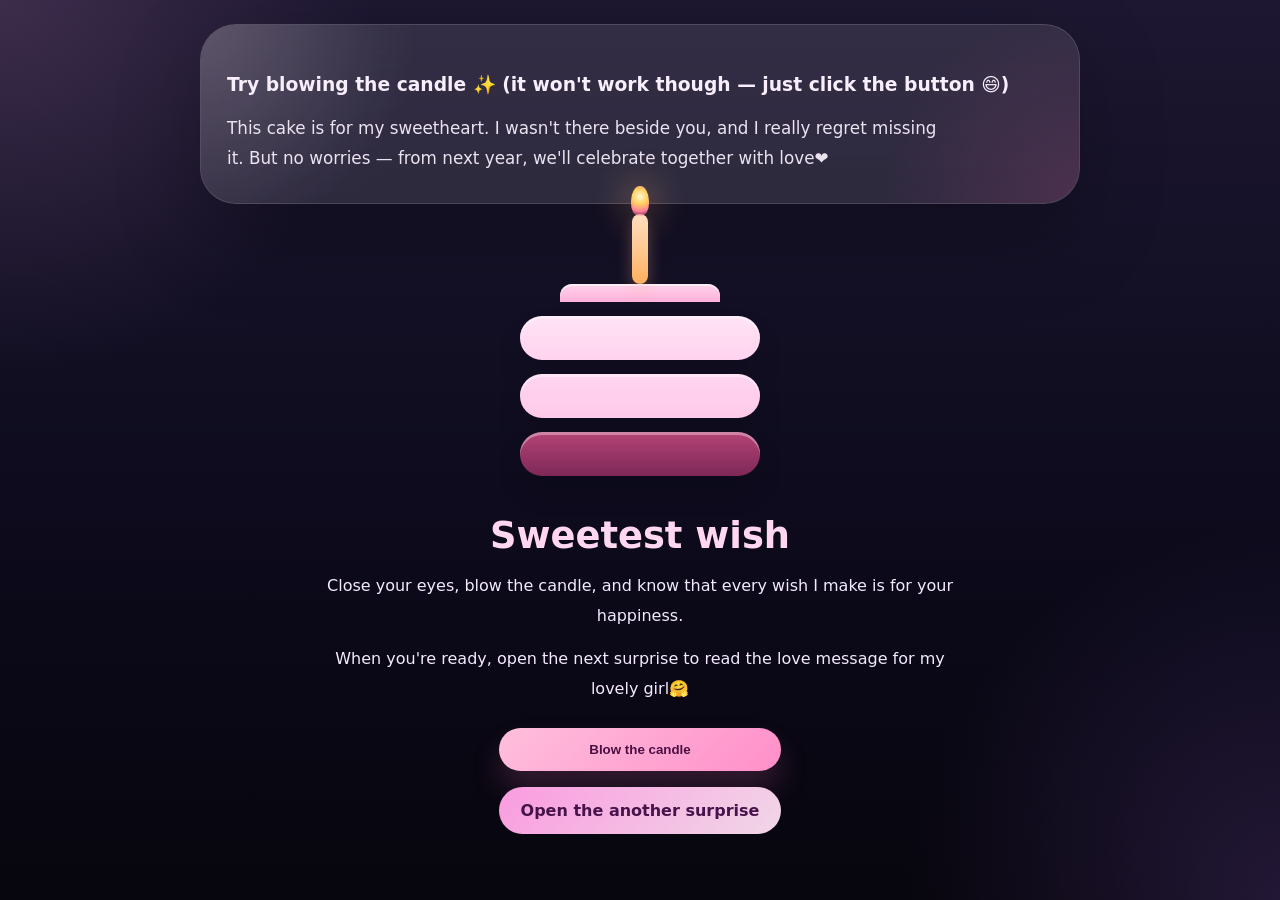
==== cake.html @ 3c2d1ff3 "Initial commit" ====
<!DOCTYPE html>
<html lang="en">
<head>
  <meta charset="UTF-8" />
  <meta name="viewport" content="width=device-width, initial-scale=1.0" />
  <title>Sweet Cake Surprise</title>
  <link rel="stylesheet" href="styles.css" />
</head>
<body>
  <div class="page-wrap">
    <header class="hero">
      <div class="hero__content">
        <h3>Try blowing the candle ✨ (it won't work though — just click the button 😄)</h3>
        <p>This cake is for my sweetheart. I wasn't there beside you, and I really regret missing it. But no worries — from next year, we'll celebrate together with love❤️</p>
      </div>
    </header>

    <main class="content">
      <section class="cake-surprise">
        <div class="cake-card">
          <div class="cake-top">
            <div class="candle">
              <div class="flame"></div>
            </div>
          </div>
          <div class="cake-layer cake-layer--frosting"></div>
          <div class="cake-layer cake-layer--cream"></div>
          <div class="cake-layer cake-layer--chocolate"></div>
          <div class="sparkle sparkle-1"></div>
          <div class="sparkle sparkle-2"></div>
          <div class="sparkle sparkle-3"></div>
          <div class="sparkle sparkle-4"></div>
        </div>

        <div class="cake-message">
          <h2>Sweetest wish</h2>
          <p>Close your eyes, blow the candle, and know that every wish I make is for your happiness.</p>
          <p>When you're ready, open the next surprise to read the love message for my lovely girl🤗</p>
        </div>

        <div class="cake-actions">
          <button class="blow-button" type="button">Blow the candle</button>
          <a class="surprise-link" href="surprise.html">Open the another surprise</a>
        </div>
      </section>
    </main>
  </div>
  <script src="script.js"></script>
</body>
</html>
---- styles.css ----
:root {
  --bg: #1c1730;
  --surface: rgba(255, 255, 255, 0.09);
  --surface-strong: rgba(255, 255, 255, 0.14);
  --text: #f8eefc;
  --accent: #ff87c3;
  --accent-soft: #ffc9eb;
  --border: rgba(255, 255, 255, 0.16);
  --card: rgba(255, 255, 255, 0.08);
}

* {
  box-sizing: border-box;
}

body {
  margin: 0;
  min-height: 100vh;
  overflow-x: hidden;
  font-family: 'Inter', system-ui, -apple-system, BlinkMacSystemFont, 'Segoe UI', sans-serif;
  color: var(--text);
  background: radial-gradient(circle at top left, rgba(255, 181, 238, 0.14), transparent 24%),
    radial-gradient(circle at bottom right, rgba(158, 106, 235, 0.18), transparent 24%),
    linear-gradient(180deg, #1d1731 0%, #0d0b1d 55%, #07050d 100%);
}

.page-wrap {
  max-width: 920px;
  margin: 0 auto;
  padding: 24px 20px 36px;
}

.hero {
  position: relative;
  padding: 30px 26px;
  border-radius: 36px;
  background: rgba(255, 255, 255, 0.1);
  border: 1px solid rgba(255, 255, 255, 0.14);
  backdrop-filter: blur(18px);
  box-shadow: 0 30px 88px rgba(0, 0, 0, 0.24);
  overflow: hidden;
}

.hero::before {
  content: '';
  position: absolute;
  inset: 0;
  background: radial-gradient(circle at top left, rgba(255, 255, 255, 0.16), transparent 24%),
    radial-gradient(circle at bottom right, rgba(255, 90, 175, 0.14), transparent 22%);
  pointer-events: none;
}

.hero__content {
  position: relative;
  z-index: 1;
}

.hero__content h1 {
  margin: 0;
  font-size: clamp(2.3rem, 5vw, 3.6rem);
  line-height: 1.02;
}

.hero__content p {
  margin: 18px 0 0;
  max-width: 720px;
  font-size: 1.05rem;
  line-height: 1.75;
  opacity: 0.94;
}

.content {
  display: grid;
  gap: 26px;
  margin-top: 26px;
}

.hero__visual {
  position: relative;
  display: grid;
  gap: 18px;
  margin-top: 28px;
}

.photo-card {
  position: relative;
  min-height: 300px;
  border-radius: 32px;
  overflow: hidden;
}

.photo-card::before {
  content: '';
  position: absolute;
  inset: 0;
  background: linear-gradient(180deg, rgba(255, 255, 255, 0.06), rgba(24, 8, 47, 0.24));
}

.photo-card__image {
  position: absolute;
  inset: 0;
  background-image: url("images/alpna_blue_background.jpg");
  background-size: cover;
  background-repeat: no-repeat;
  background-position: top center;
  filter: saturate(1.14) brightness(0.92);
}

.photo-card__stamp {
  position: absolute;
  top: 18px;
  left: 18px;
  z-index: 1;
  padding: 10px 18px;
  border-radius: 999px;
  background: rgba(255, 255, 255, 0.9);
  color: #4b0f48;
  font-weight: 700;
  letter-spacing: 0.08em;
  text-transform: uppercase;
  backdrop-filter: blur(6px);
}

.photo-card__caption {
  position: absolute;
  left: 18px;
  right: 18px;
  bottom: 18px;
  z-index: 1;
  color: #fff;
  font-weight: 600;
  text-shadow: 0 14px 28px rgba(0, 0, 0, 0.36);
  line-height: 1.4;
}

.hero-cartoon {
  position: relative;
  overflow: hidden;
  padding: 20px;
}

.hero-cartoon::before {
  content: '';
  position: absolute;
  top: -24px;
  right: -24px;
  width: 150px;
  height: 150px;
  border-radius: 50%;
  background: rgba(255, 255, 255, 0.11);
}

.hero-cartoon__bubble {
  position: relative;
  z-index: 1;
  padding: 18px 20px;
  border-radius: 999px;
  background: rgba(255, 255, 255, 0.18);
  color: #ffe7ff;
  font-weight: 700;
  letter-spacing: 0.01em;
}

.hero-cartoon__figure {
  position: relative;
  z-index: 1;
  min-height: 200px;
  display: grid;
  place-items: center;
  padding: 18px;
  border-radius: 28px;
  background: rgba(255, 255, 255, 0.08);
}

.hero-cartoon__figure svg {
  width: min(100%, 240px);
  height: auto;
}

.hero-hearts {
  position: absolute;
  inset: 0;
  pointer-events: none;
}

.floating-heart {
  position: absolute;
  left: var(--x, 50%);
  bottom: 20px;
  font-size: 1.5rem;
  opacity: 0.78;
  animation: floatHeart 4s ease-in-out infinite;
  animation-delay: var(--delay, 0s);
}

@keyframes floatHeart {
  0%, 100% { transform: translateY(0) scale(1); opacity: 0.75; }
  50% { transform: translateY(-68px) scale(1.15); opacity: 1; }
}

.love-letter-frame {
  padding: 28px 24px;
}

.love-letter-frame__paper {
  background: rgba(255, 248, 255, 0.96);
  border-radius: 32px;
  padding: 32px 28px;
  color: #422043;
  box-shadow: inset 0 0 0 1px rgba(255, 180, 222, 0.65);
}

.love-letter-frame__top {
  display: flex;
  flex-wrap: wrap;
  align-items: center;
  justify-content: space-between;
  gap: 12px;
  margin-bottom: 20px;
}

.letter-header {
  margin: 0 0 18px;
  font-size: clamp(1.55rem, 3rem, 2.1rem);
  line-height: 1.1;
  color: #5f2963;
}

.letter-text {
  margin: 0 0 18px;
  line-height: 1.85;
  font-size: 1.02rem;
  color: #5b2f5f;
}

.letter-illustration {
  margin-top: 18px;
  display: grid;
  place-items: center;
  padding: 20px;
  border-radius: 28px;
  background: linear-gradient(180deg, rgba(255, 234, 245, 0.92), rgba(255, 255, 255, 0.96));
}

.letter-illustration svg,
.letter-illustration img {
  width: min(100%, 260px);
  height: auto;
  display: block;
  border-radius: 24px;
}

.cake-surprise {
  display: grid;
  gap: 24px;
  padding: 28px 24px;
  justify-items: center;
  text-align: center;
}

.cake-card {
  position: relative;
  width: min(320px, 100%);
  display: grid;
  gap: 14px;
  justify-items: center;
  padding: 26px 0 14px;
}

.cake-top {
  width: 160px;
  height: 18px;
  border-radius: 12px 12px 0 0;
  background: linear-gradient(180deg, #ffd4eb, #ffb0da);
  box-shadow: inset 0 2px 0 rgba(255, 255, 255, 0.6);
  position: relative;
}

.candle {
  width: 16px;
  height: 70px;
  background: linear-gradient(180deg, #ffe1c7 0%, #ffb05d 100%);
  border-radius: 14px;
  position: absolute;
  left: 50%;
  top: -70px;
  transform: translateX(-50%);
  box-shadow: 0 8px 16px rgba(255, 181, 147, 0.3);
}

.flame {
  position: absolute;
  left: 50%;
  top: -28px;
  width: 18px;
  height: 30px;
  transform: translateX(-50%);
  background: radial-gradient(circle at 50% 35%, #fff6d8 0%, #ffd15e 35%, #ff7b9b 70%, transparent 100%);
  border-radius: 60% 60% 50% 50%;
  filter: drop-shadow(0 0 18px rgba(255, 184, 109, 0.7));
  animation: flicker 0.18s ease-in-out infinite alternate;
}

@keyframes flicker {
  0% { transform: translateX(-50%) scale(1); }
  100% { transform: translateX(-50%) scale(0.92); }
}

.cake-layer {
  width: 240px;
  height: 44px;
  border-radius: 28px;
  box-shadow: inset 0 3px 0 rgba(255, 255, 255, 0.35), 0 16px 28px rgba(0, 0, 0, 0.12);
}

.cake-layer--frosting {
  background: linear-gradient(180deg, #ffe3f6 0%, #ffd3ee 100%);
}

.cake-layer--cream {
  background: linear-gradient(180deg, #ffd5f1 0%, #ffcaea 100%);
}

.cake-layer--chocolate {
  background: linear-gradient(180deg, #b54476 0%, #7d2858 100%);
}

.sparkle {
  position: absolute;
  width: 10px;
  height: 10px;
  background: radial-gradient(circle, rgba(255,255,255,1) 0%, rgba(255, 211, 242, 0.8) 40%, transparent 100%);
  border-radius: 50%;
  filter: blur(0.5px);
  opacity: 0;
  animation: sparkle 1.6s ease-in-out infinite;
}

.sparkle-1 { top: 12%; left: 18%; animation-delay: 0s; }
.sparkle-2 { top: 10%; right: 18%; animation-delay: 0.3s; }
.sparkle-3 { bottom: 24%; left: 10%; animation-delay: 0.6s; }
.sparkle-4 { bottom: 18%; right: 12%; animation-delay: 0.9s; }

@keyframes sparkle {
  0% { opacity: 0; transform: scale(0.6); }
  50% { opacity: 1; transform: scale(1.1); }
  100% { opacity: 0; transform: scale(0.8); }
}

.cake-message h2 {
  margin: 0;
  font-size: clamp(1.7rem, 3vw, 2.3rem);
  color: #ffd7f0;
}

.cake-message p {
  margin: 14px auto 0;
  max-width: 640px;
  line-height: 1.85;
  color: #f5e9ff;
}

.cake-actions {
  display: grid;
  gap: 16px;
}

.blow-button {
  border: none;
  background: linear-gradient(135deg, #ffbfdc 0%, #ff8fc9 100%);
  color: #4a0f43;
  padding: 14px 22px;
  border-radius: 999px;
  box-shadow: 0 18px 30px rgba(255, 114, 188, 0.18);
  font-weight: 700;
  cursor: pointer;
  transition: transform 180ms ease, box-shadow 180ms ease, opacity 180ms ease;
}

.blow-button:hover,
.blow-button:focus-visible {
  transform: translateY(-1px);
  box-shadow: 0 20px 36px rgba(255, 114, 188, 0.26);
}

.cake-card.blown .flame {
  opacity: 0;
  transform: translateX(-50%) translateY(-6px) scale(0.28);
}

.cake-card.blown .candle {
  transform: translateX(-50%) rotate(-8deg);
}
.message-card {
  padding: 28px 24px;
}

.message-card__top {
  display: flex;
  flex-wrap: wrap;
  align-items: center;
  justify-content: space-between;
  gap: 12px;
  margin-bottom: 18px;
}

.date {
  font-size: 0.95rem;
  letter-spacing: 0.18em;
  text-transform: uppercase;
  color: #ffd8f7;
}

.ribbon {
  padding: 10px 18px;
  border-radius: 999px;
  background: rgba(255, 110, 188, 0.2);
  color: #ffeefb;
  font-weight: 600;
  font-size: 0.98rem;
}

.surprise-panel {
  display: grid;
  gap: 18px;
}

.surprise-panel.pulse {
  transform: scale(1.02);
  box-shadow: 0 0 0 8px rgba(255, 130, 193, 0.14);
}

.surprise-text {
  margin: 0;
  font-size: 1.05rem;
  line-height: 1.75;
  color: #ffffff;
}

.heart-row {
  display: grid;
  grid-template-columns: repeat(3, minmax(0, 1fr));
  gap: 16px;
}

.heart-card {
  width: 100%;
  aspect-ratio: 1 / 1;
  min-height: 130px;
  border: none;
  border-radius: 34px;
  cursor: pointer;
  position: relative;
  transform-style: preserve-3d;
  perspective: 1000px;
  transition: transform 0.7s ease;
  box-shadow: 0 22px 40px rgba(0, 0, 0, 0.16);
  background: transparent;
  -webkit-tap-highlight-color: transparent;
}

.heart-card:hover,
.heart-card:focus-visible {
  transform: translateY(-2px) scale(1.01);
  outline: none;
}

.heart-card.flipped {
  transform: rotateY(180deg);
}

.heart-card.flipped:hover,
.heart-card.flipped:focus-visible {
  transform: rotateY(180deg) translateY(-2px) scale(1.01);
}

.heart-card__face {
  position: absolute;
  inset: 0;
  display: flex;
  align-items: center;
  justify-content: center;
  flex-direction: column;
  border-radius: 34px;
  backface-visibility: hidden;
  overflow: auto;
  padding: 16px;
}

.heart-card__front {
  background: linear-gradient(145deg, rgba(255, 113, 195, 0.96), rgba(255, 160, 229, 0.95));
  color: #fff;
  font-size: 2.3rem;
  box-shadow: inset 0 0 0 1px rgba(255, 255, 255, 0.16);
}

.heart-card__back {
  transform: rotateY(180deg);
  padding: 20px;
  background: linear-gradient(180deg, rgba(255, 255, 255, 0.2), rgba(255, 215, 237, 0.3));
  color: #ffffff;
  font-size: clamp(0.82rem, 2.3vw, 0.98rem);
  text-align: center;
  line-height: 1.45;
  text-shadow: 0 1px 2px rgba(0, 0, 0, 0.28);
  word-break: break-word;
}

.heart-card__back::before {
  content: '💌';
  display: block;
  margin-bottom: 8px;
  font-size: 1.35rem;
}

@media (max-width: 680px) {
  .heart-row {
    display: flex;
    flex-direction: column;
    gap: 12px;
  }

  .heart-card {
    width: min(100%, 320px);
    max-width: 100%;
    aspect-ratio: 3 / 4;
    min-height: 180px;
    height: auto;
    margin: 0 auto;
  }
}

@media (max-width: 480px) {
  .heart-card {
    min-height: 190px;
    border-radius: 28px;
  }

  .heart-card__face {
    padding: 12px;
  }

  .heart-card__back {
    font-size: 0.88rem;
    padding: 14px;
    line-height: 1.4;
  }
}

.surprise-link {
  display: inline-flex;
  align-items: center;
  justify-content: center;
  padding: 14px 22px;
  border-radius: 999px;
  background: linear-gradient(135deg, rgba(255, 158, 227, 0.98), rgba(255, 228, 245, 0.94));
  color: #46144a;
  text-decoration: none;
  font-weight: 700;
  transition: transform 180ms ease, box-shadow 180ms ease, opacity 180ms ease;
  animation: popInLink 0.9s cubic-bezier(0.22, 1, 0.36, 1) both;
}

.surprise-link:hover,
.surprise-link:focus-visible {
  transform: translateY(-1px);
  box-shadow: 0 18px 38px rgba(255, 124, 207, 0.24);
  opacity: 0.98;
}

@keyframes popInLink {
  0% {
    opacity: 0;
    transform: translateY(18px) scale(0.94);
  }
  70% {
    opacity: 1;
    transform: translateY(-3px) scale(1.02);
  }
  100% {
    transform: translateY(0) scale(1);
  }
}

.notes {
  display: grid;
  gap: 20px;
}

.note-card {
  padding: 24px 24px 30px;
  background: rgba(255, 255, 255, 0.06);
  border-radius: 28px;
  border: 1px solid rgba(255, 255, 255, 0.08);
}

.note-card h2 {
  margin: 0 0 10px;
  font-size: 1.35rem;
}

.note-card p {
  margin: 0 0 18px;
  line-height: 1.75;
  color: #f5e9ff;
}

#confettiCanvas {
  position: fixed;
  inset: 0;
  pointer-events: none;
  z-index: 0;
}

@media (max-width: 820px) {
  .hero__visual {
    grid-template-columns: 1fr;
  }
}

@media (max-width: 640px) {
  .page-wrap {
    padding: 18px 16px 32px;
  }

  .heart-row {
    grid-template-columns: repeat(3, 1fr);
  }
}
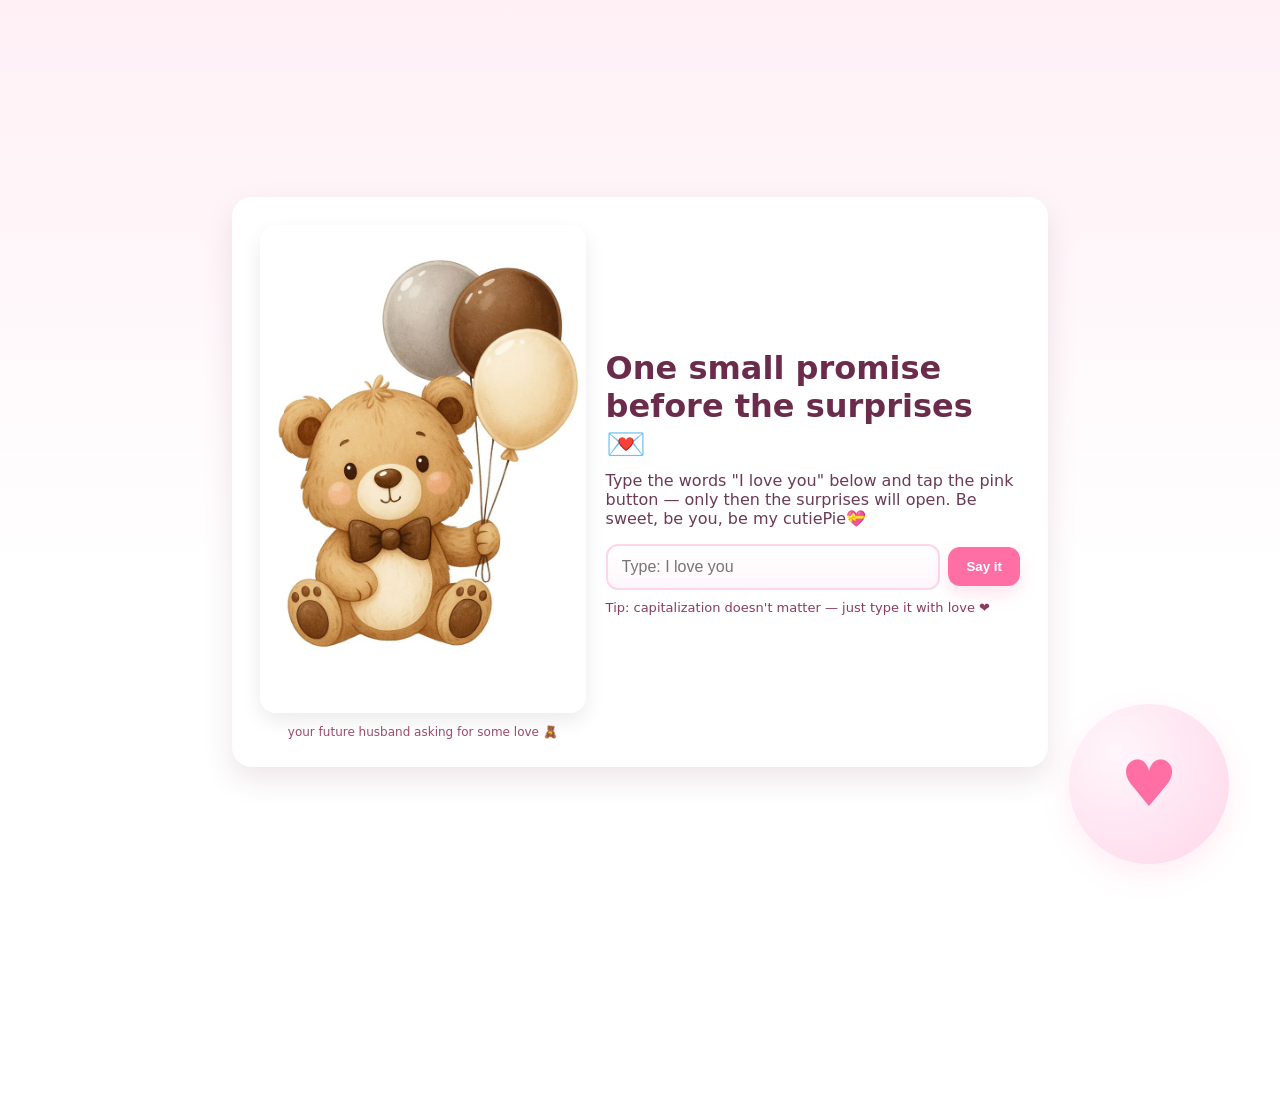
==== commit 5a9109aa: "Add gate page and responsive heart; enforce unlock" ====
--- a/cake.html
+++ b/cake.html
@@ -7,6 +7,9 @@
   <link rel="stylesheet" href="styles.css" />
 </head>
 <body>
+  <script>
+    if(!localStorage.getItem('unlocked')){ window.location.href = 'gate.html'; }
+  </script>
   <div class="page-wrap">
     <header class="hero">
       <div class="hero__content">
--- a/styles.css
+++ b/styles.css
@@ -1,12 +1,12 @@
 :root {
-  --bg: #1c1730;
-  --surface: rgba(255, 255, 255, 0.09);
-  --surface-strong: rgba(255, 255, 255, 0.14);
-  --text: #f8eefc;
-  --accent: #ff87c3;
-  --accent-soft: #ffc9eb;
-  --border: rgba(255, 255, 255, 0.16);
-  --card: rgba(255, 255, 255, 0.08);
+  --bg: #fff7fc;
+  --surface: rgba(255, 255, 255, 0.74);
+  --surface-strong: rgba(255, 255, 255, 0.9);
+  --text: #5f2348;
+  --accent: #e85d99;
+  --accent-soft: #ffd7ea;
+  --border: rgba(214, 107, 164, 0.24);
+  --card: rgba(255, 255, 255, 0.84);
 }
 
 * {
@@ -19,9 +19,10 @@
   overflow-x: hidden;
   font-family: 'Inter', system-ui, -apple-system, BlinkMacSystemFont, 'Segoe UI', sans-serif;
   color: var(--text);
-  background: radial-gradient(circle at top left, rgba(255, 181, 238, 0.14), transparent 24%),
-    radial-gradient(circle at bottom right, rgba(158, 106, 235, 0.18), transparent 24%),
-    linear-gradient(180deg, #1d1731 0%, #0d0b1d 55%, #07050d 100%);
+  background:
+    radial-gradient(circle at top left, rgba(255, 196, 228, 0.55), transparent 24%),
+    radial-gradient(circle at bottom right, rgba(243, 195, 221, 0.7), transparent 24%),
+    linear-gradient(135deg, #fff8fc 0%, #ffeaf5 45%, #ffd8eb 100%);
 }
 
 .page-wrap {
@@ -34,10 +35,10 @@
   position: relative;
   padding: 30px 26px;
   border-radius: 36px;
-  background: rgba(255, 255, 255, 0.1);
-  border: 1px solid rgba(255, 255, 255, 0.14);
+  background: linear-gradient(135deg, rgba(255, 255, 255, 0.92), rgba(255, 244, 249, 0.86));
+  border: 1px solid var(--border);
   backdrop-filter: blur(18px);
-  box-shadow: 0 30px 88px rgba(0, 0, 0, 0.24);
+  box-shadow: 0 24px 60px rgba(212, 110, 162, 0.16);
   overflow: hidden;
 }
 
@@ -45,8 +46,8 @@
   content: '';
   position: absolute;
   inset: 0;
-  background: radial-gradient(circle at top left, rgba(255, 255, 255, 0.16), transparent 24%),
-    radial-gradient(circle at bottom right, rgba(255, 90, 175, 0.14), transparent 22%);
+  background: radial-gradient(circle at top left, rgba(255, 255, 255, 0.8), transparent 28%),
+    radial-gradient(circle at bottom right, rgba(255, 146, 198, 0.18), transparent 22%);
   pointer-events: none;
 }
 
@@ -59,6 +60,7 @@
   margin: 0;
   font-size: clamp(2.3rem, 5vw, 3.6rem);
   line-height: 1.02;
+  color: #8a255f;
 }
 
 .hero__content p {
@@ -66,7 +68,8 @@
   max-width: 720px;
   font-size: 1.05rem;
   line-height: 1.75;
-  opacity: 0.94;
+  color: #6f3559;
+  font-weight: 600;
 }
 
 .content {
@@ -155,8 +158,8 @@
   z-index: 1;
   padding: 18px 20px;
   border-radius: 999px;
-  background: rgba(255, 255, 255, 0.18);
-  color: #ffe7ff;
+  background: rgba(255, 255, 255, 0.84);
+  color: #7a2b57;
   font-weight: 700;
   letter-spacing: 0.01em;
 }
@@ -347,17 +350,29 @@
   100% { opacity: 0; transform: scale(0.8); }
 }
 
+.cake-message {
+  width: 100%;
+  max-width: 700px;
+  padding: 24px 22px;
+  border-radius: 24px;
+  background: rgba(255, 255, 255, 0.9);
+  border: 1px solid rgba(214, 107, 164, 0.24);
+  box-shadow: 0 14px 30px rgba(212, 110, 162, 0.12);
+}
+
 .cake-message h2 {
   margin: 0;
   font-size: clamp(1.7rem, 3vw, 2.3rem);
-  color: #ffd7f0;
+  color: #8f2d62;
+  font-weight: 800;
 }
 
 .cake-message p {
   margin: 14px auto 0;
   max-width: 640px;
   line-height: 1.85;
-  color: #f5e9ff;
+  color: #6b3150;
+  font-weight: 600;
 }
 
 .cake-actions {
@@ -393,6 +408,10 @@
 }
 .message-card {
   padding: 28px 24px;
+  background: linear-gradient(135deg, rgba(255, 255, 255, 0.95), rgba(255, 243, 248, 0.94));
+  border: 1px solid rgba(214, 107, 164, 0.24);
+  border-radius: 28px;
+  box-shadow: 0 14px 36px rgba(212, 110, 162, 0.12);
 }
 
 .message-card__top {
@@ -408,15 +427,16 @@
   font-size: 0.95rem;
   letter-spacing: 0.18em;
   text-transform: uppercase;
-  color: #ffd8f7;
+  color: #9a3f72;
+  font-weight: 700;
 }
 
 .ribbon {
   padding: 10px 18px;
   border-radius: 999px;
-  background: rgba(255, 110, 188, 0.2);
-  color: #ffeefb;
-  font-weight: 600;
+  background: rgba(255, 184, 214, 0.38);
+  color: #7a2b57;
+  font-weight: 700;
   font-size: 0.98rem;
 }
 
@@ -434,7 +454,8 @@
   margin: 0;
   font-size: 1.05rem;
   line-height: 1.75;
-  color: #ffffff;
+  color: #5f2b4b;
+  font-weight: 600;
 }
 
 .heart-row {
@@ -497,12 +518,12 @@
 .heart-card__back {
   transform: rotateY(180deg);
   padding: 20px;
-  background: linear-gradient(180deg, rgba(255, 255, 255, 0.2), rgba(255, 215, 237, 0.3));
-  color: #ffffff;
+  background: linear-gradient(180deg, rgba(255, 246, 251, 0.98), rgba(255, 220, 236, 0.95));
+  color: #7a2b57;
   font-size: clamp(0.82rem, 2.3vw, 0.98rem);
   text-align: center;
   line-height: 1.45;
-  text-shadow: 0 1px 2px rgba(0, 0, 0, 0.28);
+  font-weight: 600;
   word-break: break-word;
 }
 
@@ -589,20 +610,23 @@
 
 .note-card {
   padding: 24px 24px 30px;
-  background: rgba(255, 255, 255, 0.06);
+  background: linear-gradient(135deg, rgba(255, 255, 255, 0.95), rgba(255, 246, 251, 0.9));
   border-radius: 28px;
-  border: 1px solid rgba(255, 255, 255, 0.08);
+  border: 1px solid rgba(214, 107, 164, 0.24);
+  box-shadow: 0 14px 32px rgba(212, 110, 162, 0.1);
 }
 
 .note-card h2 {
   margin: 0 0 10px;
   font-size: 1.35rem;
+  color: #8a255f;
 }
 
 .note-card p {
   margin: 0 0 18px;
   line-height: 1.75;
-  color: #f5e9ff;
+  color: #6f3559;
+  font-weight: 600;
 }
 
 #confettiCanvas {
